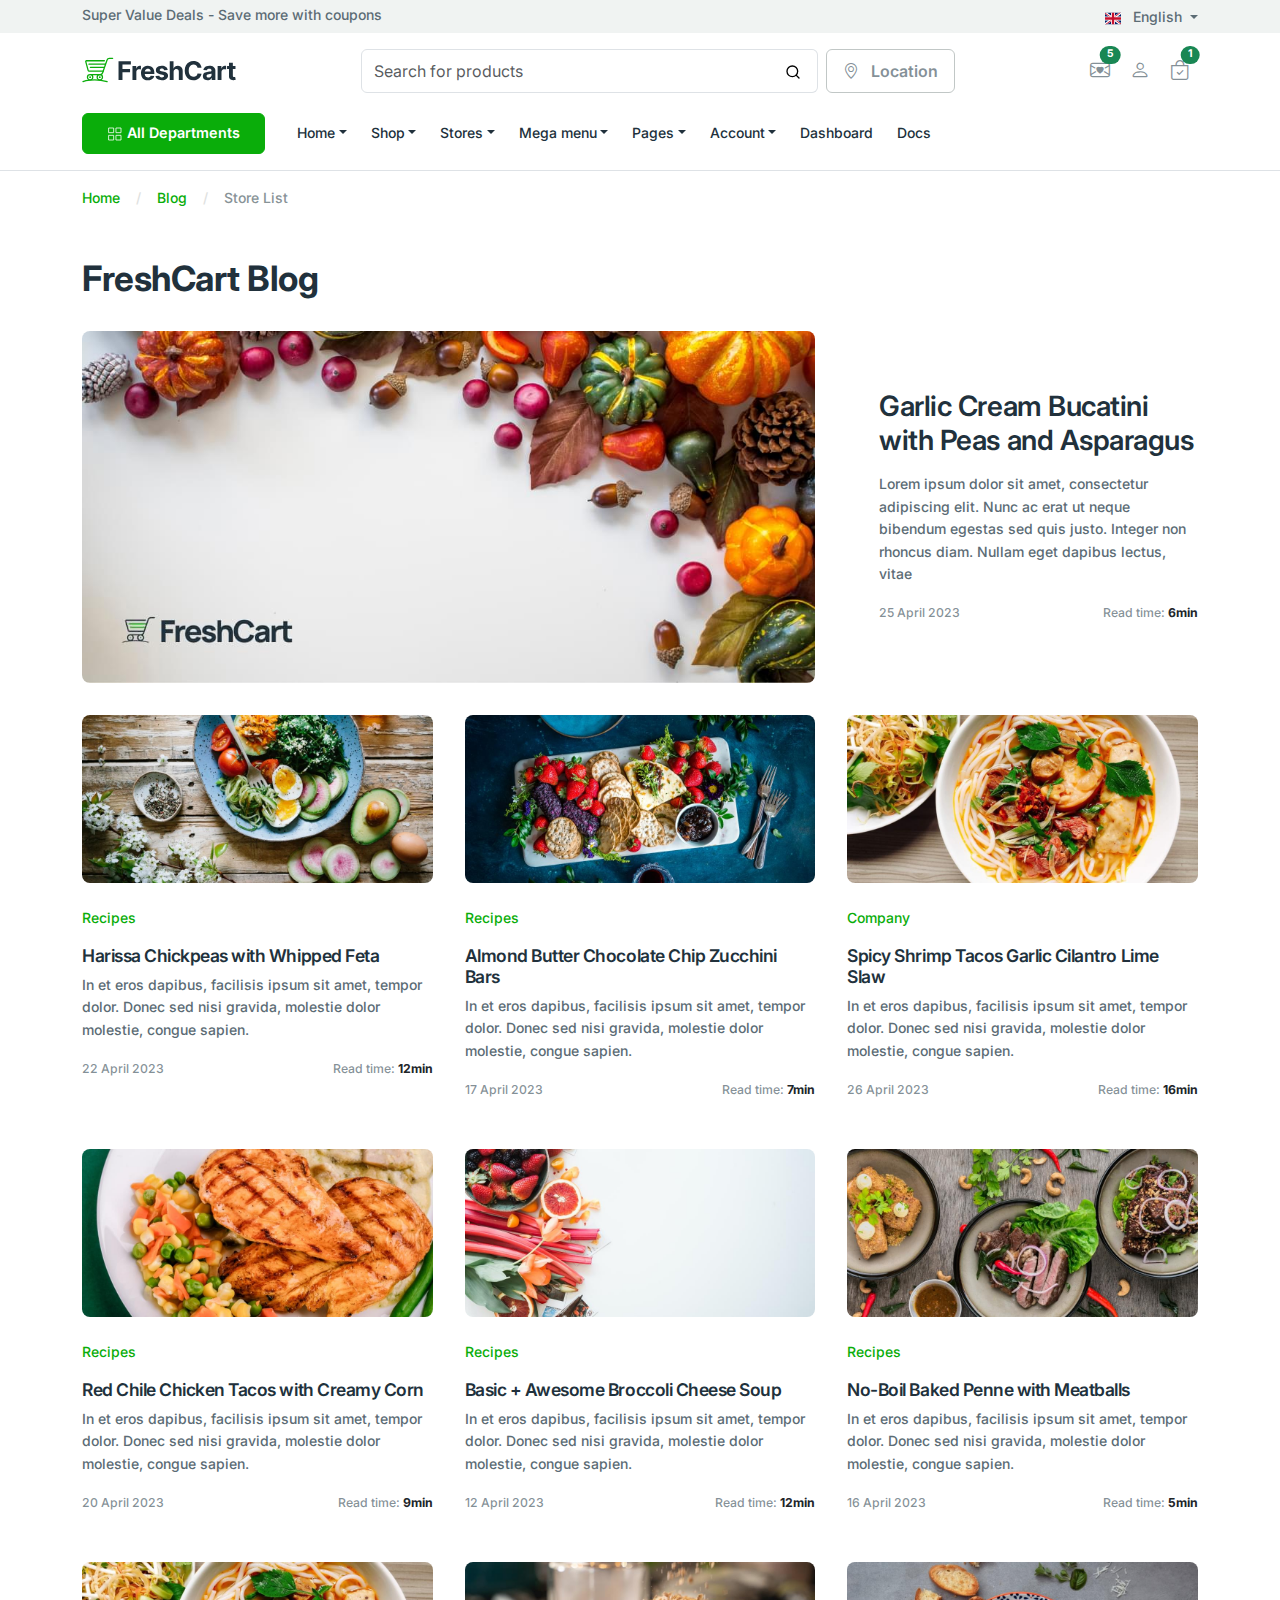
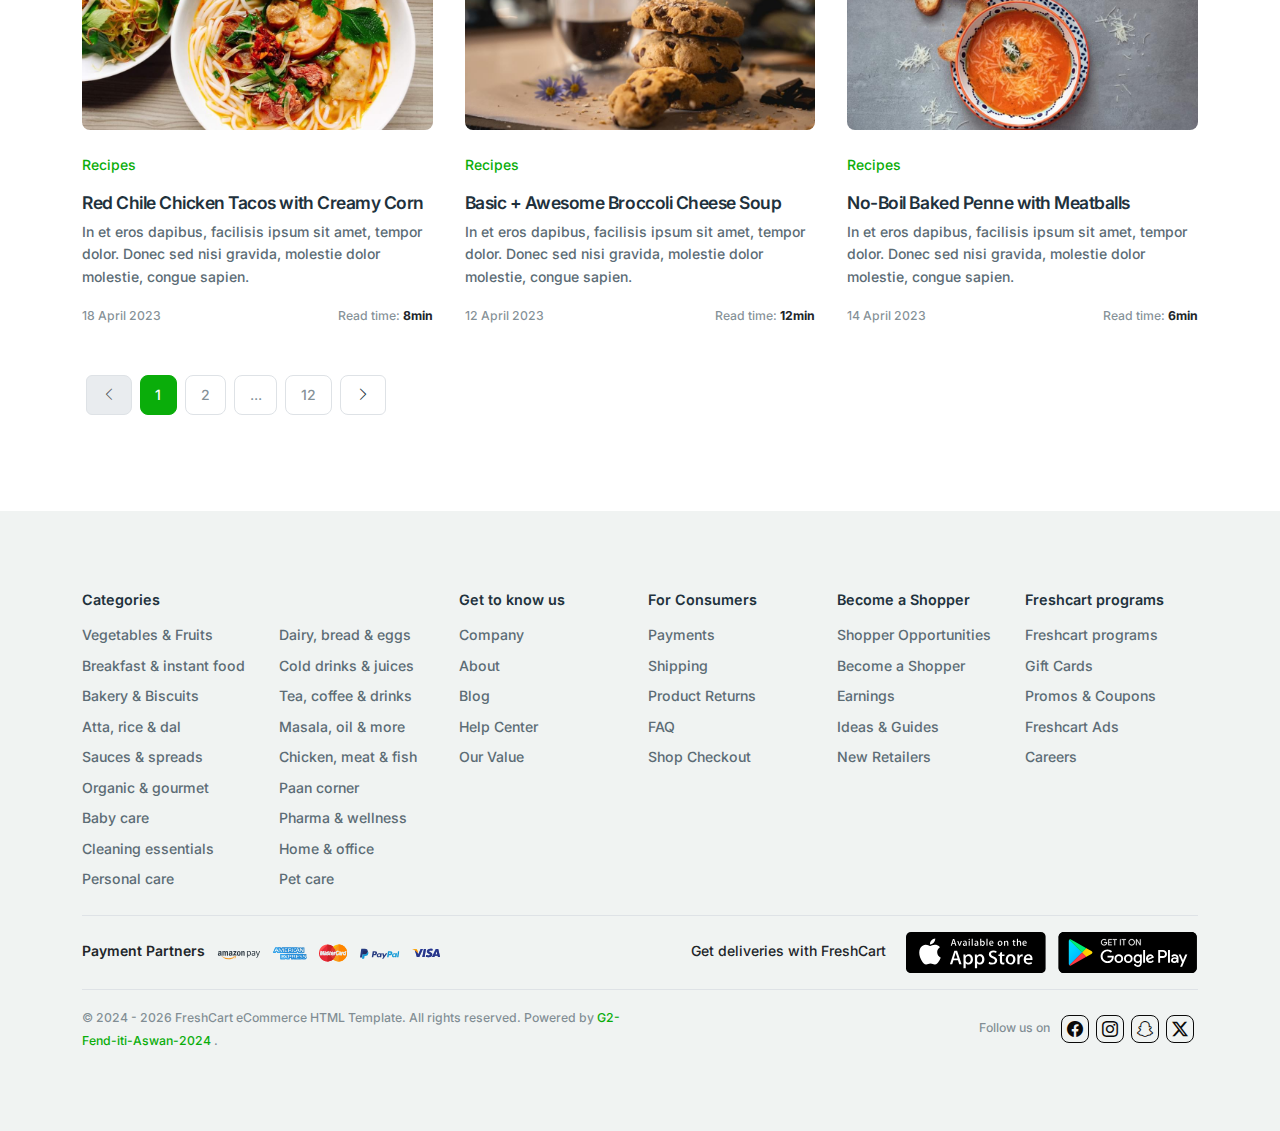
==== Blog Page.html @ b653909a "Add files via upload" ====
<!DOCTYPE html>
<html lang="en">
  <head>
    <meta charset="UTF-8" />
    <meta name="viewport" content="width=device-width, initial-scale=1.0" />
    <title>Blog eCommerce HTML Template - FreshCart</title>
    <link rel="stylesheet" href="./Style css/bootstrap/css/bootstrap.css" />
    <link rel="stylesheet" href="./Style css/custimize.css" />
    <link rel="stylesheet" href="./Style css/style.css" />
    <link rel="Icon" href="./Imeges/favicon.ico" />
    <!-- <link rel="stylesheet" href="./icons/icons.css" /> -->
    <link
      rel="stylesheet"
      href="https://cdn.jsdelivr.net/npm/bootstrap-icons@1.11.3/font/bootstrap-icons.min.css"
    />
  </head>
  <body>
    <!-- Top Header -->
    <div class="bg-light py-1 py-md-0 pt-md-1">
      <div class="container">
        <div class="row">
          <div class="col-md-6 col-12 text-center text-md-start">
            <span>Super Value Deals - Save more with coupons</span>
          </div>
          <div class="col-6 text-end d-none d-md-block">
            <div class="dropdown selectBox">
              <a
                href="#"
                class="dropdown-toggle text-reset text-center"
                data-bs-toggle="dropdown"
                aria-expanded="false"
              >
                <img
                  src="./Imeges/svg/flags/UnitedKingdomFlag.svg"
                  alt=""
                  class="m-2"
                />
                <flagSpan> English</flagSpan>
              </a>
              <ul
                class="dropdown-menu ul-header"
                data-popper-placement="bottom-end"
              >
                <li>
                  <a href="" class="dropdown-item">
                    <img
                      src="./Imeges/svg/flags/UnitedKingdomFlag.svg"
                      class="me-2"
                    />

                    <flagSpan>English</flagSpan>
                  </a>
                </li>
                <li>
                  <a href="" class="dropdown-item">
                    <img src="./Imeges/svg/flags/GermanFlag.svg" class="me-2" />

                    <flagSpan> Deutsch</flagSpan>
                  </a>
                </li>
              </ul>
            </div>
          </div>
        </div>
      </div>
    </div>
    <!-- Navbar -->
    <div class="py-3 mb-1">
      <div class="container">
        <div class="row w-100 align-items-center gx-lg-2 gx-0">
          <div class="col-xxl-2 col-lg-3 col-md-6 col-5 text-md-start">
            <a href="#" class="navbar-brand d-none d-lg-block">
              <img src="./Imeges/svg/freshcart-logo.svg" alt="" srcset="" />
            </a>
            <div class="d-flex justify-content-between w-100 d-lg-none">
              <a href="#" class="navbar-brand">
                <img src="./Imeges/svg/freshcart-logo.svg" alt="" />
              </a>
            </div>
          </div>
          <div class="col-xxl-5 col-lg-5 d-none d-lg-block text-md-start">
            <form action="#">
              <div class="input-group">
                <input
                  type="search"
                  class="form-control rounded"
                  placeholder="Search for products"
                />
                <button
                  class="btn bg-white border border-start-0 ms-n10 rounded-0 rounded-end"
                  type="button"
                >
                  <img src="./Imeges/svg/Search.svg" class="" alt="" />
                </button>
              </div>
            </form>
          </div>
          <div
            class="col-md-2 col-xxl-3 d-none d-lg-block text-center text-md-start"
          >
            <!-- Button trigger modal -->
            <button
              type="button"
              id="btn-location"
              class="btn btn-outline-secondary text-muted"
            >
              <i class="bi bi-geo-alt me-2"></i>
              Location
            </button>
          </div>
          <div class="col-lg-2 col-xxl-2 text-end col-md-6 col-7">
            <div class="list-inline align-content-center">
              <div class="list-inline-item me-3">
                <a href="#" class="text-muted position-relative">
                  <i class="bi bi-envelope-heart fs-5"></i>
                  <span
                    class="position-absolute top-auto start-100 translate-middle badge rounded-pill bg-success"
                    >5</span
                  >
                </a>
              </div>
              <div class="list-inline-item me-3">
                <a href="#" class="text-muted position-relative">
                  <i class="bi bi-person fs-5"></i>
                </a>
              </div>
              <div class="list-inline-item me-3 me-lg-0">
                <a href="#" class="text-muted position-relative">
                  <i class="bi bi-bag-check fs-5"></i>
                  <span
                    class="position-absolute top-auto start-100 translate-middle badge rounded-pill bg-success"
                    >1</span
                  >
                </a>
              </div>
              <div class="list-inline-item d-inline-block d-lg-none">
                <button
                  class="navbar-toggler collapsed text-center"
                  type="button"
                  data-bs-toggle="offcanvas"
                  data-bs-target="#navbar-default"
                  aria-controls="navbar-default"
                  aria-label="Toggle navigation"
                >
                  <svg
                    class="ham ham3"
                    viewBox="0 0 100 100"
                    width="60"
                    onclick="this.classList.toggle('active')"
                  >
                    <path
                      class="line top"
                      d="m 70,33 h -40 c -11.092231,0 11.883874,13.496726 -3.420361,12.956839 -0.962502,-2.089471 -2.222071,-3.282996 -4.545687,-3.282996 -2.323616,0 -5.113897,2.622752 -5.113897,7.071068 0,4.448316 2.080609,7.007933 5.555839,7.007933 2.401943,0 2.96769,-1.283974 4.166879,-3.282995 2.209342,0.273823 4.031294,1.642466 5.857227,-0.252538 v -13.005715 16.288404 h 7.653568"
                    />
                    <path
                      class="line middle"
                      d="m 70,50 h -40 c -5.6862,0 -8.534259,5.373483 -8.534259,11.551069 0,7.187738 3.499166,10.922274 13.131984,10.922274 11.021777,0 7.022787,-15.773343 15.531095,-15.773343 3.268142,0 5.177031,-2.159429 5.177031,-6.7 0,-4.540571 -1.766442,-7.33533 -5.087851,-7.326157 -3.321409,0.0092 -5.771288,2.789632 -5.771288,7.326157 0,4.536525 2.478983,6.805271 5.771288,6.7"
                    />
                    <path
                      class="line bottom"
                      d="m 70,67 h -40 c 0,0 -3.680675,0.737051 -3.660714,-3.517857 0.02541,-5.415597 3.391687,-10.357143 10.982142,-10.357143 4.048418,0 17.88928,0.178572 23.482143,0.178572 0,2.563604 2.451177,3.403635 4.642857,3.392857 2.19168,-0.01078 4.373905,-1.369814 4.375,-3.392857 0.0011,-2.023043 -1.924401,-2.589191 -4.553571,-4.107143 -2.62917,-1.517952 -4.196429,-1.799562 -4.196429,-3.660714 0,-1.861153 2.442181,-3.118811 4.196429,-3.035715 1.754248,0.0831 4.375,0.890841 4.375,3.125 2.628634,0 6.160714,0.267857 6.160714,0.267857 l -0.178571,-2.946428 10.178571,0 -10.178571,0 v 6.696428 l 8.928571,0 -8.928571,0 v 7.142858 l 10.178571,0 -10.178571,0"
                    />
                  </svg>
                </button>
              </div>
            </div>
          </div>
        </div>
      </div>
    </div>

    <!-- Sider Navbar -->
    <nav
      class="navbar navbar-expand-lg py-0 pb-lg-3 border-bottom"
      aria-label="Offcanvas navbar large"
    >
      <div class="container">
        <div
          class="offcanvas offcanvas-start text-center justify-content-center align-content-center"
          tabindex="-1"
          id="navbar-default"
          aria-labelledby="navbar-defaultLabel"
        >
          <div class="offcanvas-header pb-1">
            <a href="./index.html"
              ><img
                src="./Imeges/svg/freshcart-logo.svg"
                alt="eCommerce HTML Template"
            /></a>
            <button
              type="button"
              class="btn-close"
              data-bs-dismiss="offcanvas"
              aria-label="Close"
            ></button>
          </div>
          <div class="offcanvas-body">
            <div class="dropdown me-3 d-none d-lg-block">
              <button
                class="btn btn-success fs--1 px-4"
                type="button"
                id="dropdownMenuButton1"
                data-bs-toggle="dropdown"
                aria-expanded="false"
              >
                <span class="me-0">
                  <svg
                    xmlns="http://www.w3.org/2000/svg"
                    width="16"
                    height="16"
                    viewBox="0 0 24 24"
                    fill="none"
                    stroke="currentColor"
                    stroke-width="1.2"
                    stroke-linecap="round"
                    stroke-linejoin="round"
                    class="feather feather-grid"
                  >
                    <rect x="3" y="3" width="7" height="7"></rect>
                    <rect x="14" y="3" width="7" height="7"></rect>
                    <rect x="14" y="14" width="7" height="7"></rect>
                    <rect x="3" y="14" width="7" height="7"></rect>
                  </svg>
                </span>
                All Departments
              </button>
            </div>
            <div class="align-content-center">
              <ul class="navbar-nav align-items-center ps-2">
                <li class="nav-item dropdown w-100 w-lg-auto">
                  <a
                    href="#"
                    class="nav-link dropdown-toggle text-blue-black d-block a-hover-green pe-3"
                    role="button"
                    data-bs-toggle="dropdown"
                    >Home</a
                  >
                </li>
                <li class="nav-item dropdown w-100 w-lg-auto">
                  <a
                    href="#"
                    class="nav-link dropdown-toggle text-blue-black d-block a-hover-green pe-3"
                    role="button"
                    data-bs-toggle="dropdown"
                    >Shop</a
                  >
                </li>
                <li class="nav-item dropdown w-100 w-lg-auto">
                  <a
                    href="#"
                    class="nav-link dropdown-toggle text-blue-black a-hover-green d-block pe-3"
                    role="button"
                    data-bs-toggle="dropdown"
                    >Stores</a
                  >
                </li>
                <li class="nav-item dropdown w-100 w-lg-auto">
                  <a
                    href="#"
                    class="nav-link dropdown-toggle text-blue-black d-block a-hover-green pe-3"
                    role="button"
                    data-bs-toggle="dropdown"
                    >Mega menu</a
                  >
                </li>
                <li class="nav-item dropdown w-100 w-lg-auto">
                  <a
                    href="#"
                    class="nav-link dropdown-toggle text-blue-black d-block a-hover-green pe-3"
                    role="button"
                    data-bs-toggle="dropdown"
                    >Pages</a
                  >
                </li>
                <li class="nav-item dropdown w-100 w-lg-auto">
                  <a
                    href="#"
                    class="nav-link dropdown-toggle text-blue-black d-block a-hover-green pe-3"
                    role="button"
                    data-bs-toggle="dropdown"
                    >Account</a
                  >
                </li>
                <li class="nav-item dropdown w-100 w-lg-auto">
                  <a
                    href="#"
                    class="nav-link text-blue-black d-block a-hover-green pe-3"
                    role="button"
                    >Dashboard</a
                  >
                </li>
                <li class="nav-item dropdown w-100 w-lg-auto">
                  <a
                    href="#"
                    class="nav-link text-blue-black d-block a-hover-green pe-3"
                    role="button"
                    >Docs</a
                  >
                </li>
              </ul>
            </div>
          </div>
        </div>
      </div>
    </nav>
    <!-- Links Under Nav -->

    <section id="sec2" class="mt-3">
      <div class="container">
        <div class="row">
          <div class="col-12">
            <nav aria-label="breadcrumb">
              <ol class="breadcrumb">
                <li class="breadcrumb-item">
                  <a href="#" class="a-hover-green">Home</a>
                </li>
                <li class="breadcrumb-item">
                  <a href="./Blog Page.html" class="a-hover-green">Blog</a>
                </li>
                <li class="breadcrumb-item active" aria-current="page">
                  Store List
                </li>
              </ol>
            </nav>
          </div>
        </div>
      </div>
    </section>

    <!--------- Section Head Main ----------->

    <section class="mt-8">
      <div class="container">
        <div class="row">
          <div class="col-12">
            <h1 class="fw-bold">FreshCart Blog</h1>
          </div>
        </div>
      </div>
    </section>

    <!--------------------------- 
              Main Content 
    ---------------------------->
    <main>
      <section class="mt-6 mb-lg-14 mb-8">
        <!-- Big Card -->
        <div class="container">
          <div class="row d-flex align-items-center mb-8">
            <!-------- Image  -------->
            <div class="col-12 col-lg-8">
              <a href="#!">
                <div class="img-zoom">
                  <img
                    src="./Imeges/Blog Images/blog-large.jpg"
                    alt=""
                    class="img-fluid w-100"
                  />
                </div>
              </a>
            </div>
            <!-------- Text  -------->
            <div class="col-12 col-lg-4">
              <div class="ps-lg-8 mt-8 mt-lg-0">
                <h3 class="mb-3">
                  <a href="#!" class="text-blue-black a-hover-green"
                    >Garlic Cream Bucatini with Peas and Asparagus</a
                  >
                </h3>
                <p>
                  Lorem ipsum dolor sit amet, consectetur adipiscing elit. Nunc
                  ac erat ut neque bibendum egestas sed quis justo. Integer non
                  rhoncus diam. Nullam eget dapibus lectus, vitae
                </p>
                <div class="d-flex justify-content-between text-muted">
                  <span><small>25 April 2023</small></span>
                  <span
                    ><small>
                      Read time:
                      <span class="text-dark fw-bold">6min</span>
                    </small></span
                  >
                </div>
              </div>
            </div>
          </div>

          <!-- small Cards -->
          <div class="row" id="Card-Blog">
            <!-- Card-1 -->
            <div class="col-12 col-md-6 col-lg-4 mb-10">
              <div class="mb-4">
                <a href="#!">
                  <!-- Image -->
                  <div class="img-zoom">
                    <img
                      src="./Imeges/Blog Images/blog-img-1.jpg"
                      class="img-fluid w-100"
                      alt=""
                    />
                  </div>
                </a>
              </div>
              <!-- Text head -->
              <div class="mb-3">
                <a href="#!" class="a-hover-green a-headerCard-Blog">Recipes</a>
              </div>
              <!-- Text paragrah -->
              <div>
                <h2 class="h5">
                  <a href="#!" class="text-blue-black a-hover-green"
                    >Harissa Chickpeas with Whipped Feta</a
                  >
                </h2>
                <p>
                  In et eros dapibus, facilisis ipsum sit amet, tempor dolor.
                  Donec sed nisi gravida, molestie dolor molestie, congue
                  sapien.
                </p>
                <div class="d-flex justify-content-between text-muted mt-3">
                  <span><small>22 April 2023</small></span
                  ><span
                    ><small>
                      Read time:
                      <span class="text-dark fw-bold">12min</span>
                    </small></span
                  >
                </div>
              </div>
            </div>

            <!-- Card-2 -->
            <div class="col-12 col-md-6 col-lg-4 mb-10">
              <div class="mb-4">
                <a href="#!">
                  <!-- Image -->
                  <div class="img-zoom">
                    <img
                      src="./Imeges/Blog Images/blog-img-2.jpg"
                      class="img-fluid w-100"
                      alt=""
                    />
                  </div>
                </a>
              </div>
              <!-- Text head -->
              <div class="mb-3">
                <a href="#!" class="a-hover-green a-headerCard-Blog">Recipes</a>
              </div>
              <!-- Text paragrah -->
              <div>
                <h2 class="h5">
                  <a href="#!" class="text-blue-black a-hover-green"
                    >Almond Butter Chocolate Chip Zucchini Bars</a
                  >
                </h2>
                <p>
                  In et eros dapibus, facilisis ipsum sit amet, tempor dolor.
                  Donec sed nisi gravida, molestie dolor molestie, congue
                  sapien.
                </p>
                <div class="d-flex justify-content-between text-muted mt-3">
                  <span><small>17 April 2023</small></span
                  ><span
                    ><small>
                      Read time:
                      <span class="text-dark fw-bold">7min</span>
                    </small></span
                  >
                </div>
              </div>
            </div>

            <!-- Card-3 -->
            <div class="col-12 col-md-6 col-lg-4 mb-10">
              <div class="mb-4">
                <a href="#!">
                  <!-- Image -->
                  <div class="img-zoom">
                    <img
                      src="./Imeges/Blog Images/blog-img-7.jpg"
                      class="img-fluid w-100"
                      alt=""
                    />
                  </div>
                </a>
              </div>
              <!-- Text head -->
              <div class="mb-3">
                <a href="#!" class="a-hover-green a-headerCard-Blog">Company</a>
              </div>
              <!-- Text paragrah -->
              <div>
                <h2 class="h5">
                  <a href="#!" class="text-blue-black a-hover-green"
                    >Spicy Shrimp Tacos Garlic Cilantro Lime Slaw</a
                  >
                </h2>
                <p>
                  In et eros dapibus, facilisis ipsum sit amet, tempor dolor.
                  Donec sed nisi gravida, molestie dolor molestie, congue
                  sapien.
                </p>
                <div class="d-flex justify-content-between text-muted mt-3">
                  <span><small>26 April 2023</small></span
                  ><span
                    ><small>
                      Read time:
                      <span class="text-dark fw-bold">16min</span>
                    </small></span
                  >
                </div>
              </div>
            </div>

            <!-- Card-4 -->
            <div class="col-12 col-md-6 col-lg-4 mb-10">
              <div class="mb-4">
                <a href="#!">
                  <!-- Image -->
                  <div class="img-zoom">
                    <img
                      src="./Imeges/Blog Images/blog-img-4.jpg"
                      class="img-fluid w-100"
                      alt=""
                    />
                  </div>
                </a>
              </div>
              <!-- Text head -->
              <div class="mb-3">
                <a href="#!" class="a-hover-green a-headerCard-Blog">Recipes</a>
              </div>
              <!-- Text paragrah -->
              <div>
                <h2 class="h5">
                  <a href="#!" class="text-blue-black a-hover-green"
                    >Red Chile Chicken Tacos with Creamy Corn</a
                  >
                </h2>
                <p>
                  In et eros dapibus, facilisis ipsum sit amet, tempor dolor.
                  Donec sed nisi gravida, molestie dolor molestie, congue
                  sapien.
                </p>
                <div class="d-flex justify-content-between text-muted mt-3">
                  <span><small>20 April 2023</small></span
                  ><span
                    ><small>
                      Read time:
                      <span class="text-dark fw-bold">9min</span>
                    </small></span
                  >
                </div>
              </div>
            </div>

            <!-- Card-5 -->
            <div class="col-12 col-md-6 col-lg-4 mb-10">
              <div class="mb-4">
                <a href="#!">
                  <!-- Image -->
                  <div class="img-zoom">
                    <img
                      src="./Imeges/Blog Images/blog-img-5.jpg"
                      class="img-fluid w-100"
                      alt=""
                    />
                  </div>
                </a>
              </div>
              <!-- Text head -->
              <div class="mb-3">
                <a href="#!" class="a-hover-green a-headerCard-Blog">Recipes</a>
              </div>
              <!-- Text paragrah -->
              <div>
                <h2 class="h5">
                  <a href="#!" class="text-blue-black a-hover-green"
                    >Basic + Awesome Broccoli Cheese Soup</a
                  >
                </h2>
                <p>
                  In et eros dapibus, facilisis ipsum sit amet, tempor dolor.
                  Donec sed nisi gravida, molestie dolor molestie, congue
                  sapien.
                </p>
                <div class="d-flex justify-content-between text-muted mt-3">
                  <span><small>12 April 2023</small></span
                  ><span
                    ><small>
                      Read time:
                      <span class="text-dark fw-bold">12min</span>
                    </small></span
                  >
                </div>
              </div>
            </div>

            <!-- Card-6 -->
            <div class="col-12 col-md-6 col-lg-4 mb-10">
              <div class="mb-4">
                <a href="#!">
                  <!-- Image -->
                  <div class="img-zoom">
                    <img
                      src="./Imeges/Blog Images/blog-img-6.jpg"
                      class="img-fluid w-100"
                      alt=""
                    />
                  </div>
                </a>
              </div>
              <!-- Text head -->
              <div class="mb-3">
                <a href="#!" class="a-hover-green a-headerCard-Blog">Recipes</a>
              </div>
              <!-- Text paragrah -->
              <div>
                <h2 class="h5">
                  <a href="#!" class="text-blue-black a-hover-green"
                    >No-Boil Baked Penne with Meatballs</a
                  >
                </h2>
                <p>
                  In et eros dapibus, facilisis ipsum sit amet, tempor dolor.
                  Donec sed nisi gravida, molestie dolor molestie, congue
                  sapien.
                </p>
                <div class="d-flex justify-content-between text-muted mt-3">
                  <span><small>16 April 2023 </small></span
                  ><span
                    ><small>
                      Read time:
                      <span class="text-dark fw-bold">5min</span>
                    </small></span
                  >
                </div>
              </div>
            </div>

            <!-- Card-7 -->
            <div class="col-12 col-md-6 col-lg-4 mb-10">
              <div class="mb-4">
                <a href="#!">
                  <!-- Image -->
                  <div class="img-zoom">
                    <img
                      src="./Imeges/Blog Images/blog-img-7.jpg"
                      class="img-fluid w-100"
                      alt=""
                    />
                  </div>
                </a>
              </div>
              <!-- Text head -->
              <div class="mb-3">
                <a href="#!" class="a-hover-green a-headerCard-Blog">Recipes</a>
              </div>
              <!-- Text paragrah -->
              <div>
                <h2 class="h5">
                  <a href="#!" class="text-blue-black a-hover-green"
                    >Red Chile Chicken Tacos with Creamy Corn</a
                  >
                </h2>
                <p>
                  In et eros dapibus, facilisis ipsum sit amet, tempor dolor.
                  Donec sed nisi gravida, molestie dolor molestie, congue
                  sapien.
                </p>
                <div class="d-flex justify-content-between text-muted mt-3">
                  <span><small>18 April 2023</small></span
                  ><span
                    ><small>
                      Read time:
                      <span class="text-dark fw-bold">8min</span>
                    </small></span
                  >
                </div>
              </div>
            </div>

            <!-- Card-8 -->
            <div class="col-12 col-md-6 col-lg-4 mb-10">
              <div class="mb-4">
                <a href="#!">
                  <!-- Image -->
                  <div class="img-zoom">
                    <img
                      src="./Imeges/Blog Images/blog-img-8.jpg"
                      class="img-fluid w-100"
                      alt=""
                    />
                  </div>
                </a>
              </div>
              <!-- Text head -->
              <div class="mb-3">
                <a href="#!" class="a-hover-green a-headerCard-Blog">Recipes</a>
              </div>
              <!-- Text paragrah -->
              <div>
                <h2 class="h5">
                  <a href="#!" class="text-blue-black a-hover-green"
                    >Basic + Awesome Broccoli Cheese Soup</a
                  >
                </h2>
                <p>
                  In et eros dapibus, facilisis ipsum sit amet, tempor dolor.
                  Donec sed nisi gravida, molestie dolor molestie, congue
                  sapien.
                </p>
                <div class="d-flex justify-content-between text-muted mt-3">
                  <span><small>12 April 2023</small></span
                  ><span
                    ><small>
                      Read time:
                      <span class="text-dark fw-bold">12min</span>
                    </small></span
                  >
                </div>
              </div>
            </div>

            <!-- Card-9 -->
            <div class="col-12 col-md-6 col-lg-4 mb-10">
              <div class="mb-4">
                <a href="#!">
                  <!-- Image -->
                  <div class="img-zoom">
                    <img
                      src="./Imeges/Blog Images/blog-img-9.jpg"
                      class="img-fluid w-100"
                      alt=""
                    />
                  </div>
                </a>
              </div>
              <!-- Text head -->
              <div class="mb-3">
                <a href="#!" class="a-hover-green a-headerCard-Blog">Recipes</a>
              </div>
              <!-- Text paragrah -->
              <div>
                <h2 class="h5">
                  <a href="#!" class="text-blue-black a-hover-green"
                    >No-Boil Baked Penne with Meatballs</a
                  >
                </h2>
                <p>
                  In et eros dapibus, facilisis ipsum sit amet, tempor dolor.
                  Donec sed nisi gravida, molestie dolor molestie, congue
                  sapien.
                </p>
                <div class="d-flex justify-content-between text-muted mt-3">
                  <span><small>14 April 2023</small></span
                  ><span
                    ><small>
                      Read time:
                      <span class="text-dark fw-bold">6min</span>
                    </small></span
                  >
                </div>
              </div>
            </div>
            <!-- pagination Buttons -->
            <div class="col-12">
              <nav>
                <ul class="pagination">
                  <li class="page-item disabled">
                    <a href="#!" class="page-link mx-1" aria-label="Previous">
                      <i class="bi bi-chevron-left"></i>
                    </a>
                  </li>
                  <li class="page-item">
                    <a class="page-link mx-1 active" href="#">1</a>
                  </li>
                  <li class="page-item">
                    <a class="page-link mx-1 text-muted" href="#">2</a>
                  </li>
                  <li class="page-item">
                    <a class="page-link mx-1 text-muted" href="#">...</a>
                  </li>
                  <li class="page-item">
                    <a class="page-link mx-1 text-muted" href="#">12</a>
                  </li>
                  <li class="page-item">
                    <a class="page-link mx-1" href="#" aria-label="Next">
                      <i
                        class="page-arrow-icon bi bi-chevron-right text-blue-black"
                      ></i>
                    </a>
                  </li>
                </ul>
              </nav>
            </div>
          </div>
        </div>
      </section>
    </main>

    <!---------- Footer ------------>
    <footer class="footer">
      <div class="container">
        <!-- Footer Links lists -->
        <div id="list" class="row g-3 py-3">
          <div class="col-12 col-md-12 col-lg-4">
            <h6 class="mb-3">Categories</h6>
            <div class="row">
              <div class="col-6">
                <ul class="nav flex-column">
                  <li class="nav-item mb-2">
                    <a href="#!" class="nav-link">Vegetables & Fruits</a>
                  </li>
                  <li class="nav-item mb-2">
                    <a href="#!" class="nav-link">Breakfast & instant food</a>
                  </li>
                  <li class="nav-item mb-2">
                    <a href="#!" class="nav-link">Bakery & Biscuits</a>
                  </li>
                  <li class="nav-item mb-2">
                    <a href="#!" class="nav-link">Atta, rice & dal</a>
                  </li>
                  <li class="nav-item mb-2">
                    <a href="#!" class="nav-link">Sauces & spreads</a>
                  </li>
                  <li class="nav-item mb-2">
                    <a href="#!" class="nav-link">Organic & gourmet</a>
                  </li>
                  <li class="nav-item mb-2">
                    <a href="#!" class="nav-link">Baby care</a>
                  </li>
                  <li class="nav-item mb-2">
                    <a href="#!" class="nav-link">Cleaning essentials</a>
                  </li>
                  <li class="nav-item mb-2">
                    <a href="#!" class="nav-link">Personal care</a>
                  </li>
                </ul>
              </div>
              <div class="col-6">
                <ul class="nav flex-column">
                  <li class="nav-item mb-2">
                    <a href="#!" class="nav-link">Dairy, bread & eggs</a>
                  </li>
                  <li class="nav-item mb-2">
                    <a href="#!" class="nav-link">Cold drinks & juices</a>
                  </li>
                  <li class="nav-item mb-2">
                    <a href="#!" class="nav-link">Tea, coffee & drinks</a>
                  </li>
                  <li class="nav-item mb-2">
                    <a href="#!" class="nav-link">Masala, oil & more</a>
                  </li>
                  <li class="nav-item mb-2">
                    <a href="#!" class="nav-link">Chicken, meat & fish</a>
                  </li>
                  <li class="nav-item mb-2">
                    <a href="#!" class="nav-link">Paan corner</a>
                  </li>
                  <li class="nav-item mb-2">
                    <a href="#!" class="nav-link">Pharma & wellness</a>
                  </li>
                  <li class="nav-item mb-2">
                    <a href="#!" class="nav-link">Home & office</a>
                  </li>
                  <li class="nav-item mb-2">
                    <a href="#!" class="nav-link">Pet care</a>
                  </li>
                </ul>
              </div>
            </div>
          </div>
          <div class="col-12 col-md-12 col-lg-8">
            <div class="row g-3">
              <!-- List-1 -->
              <div class="col-6 col-sm-6 col-md-3">
                <h6 class="mb-3">Get to know us</h6>
                <!-- list -->
                <ul class="nav flex-column">
                  <li class="nav-item mb-2">
                    <a href="#!" class="nav-link">Company</a>
                  </li>
                  <li class="nav-item mb-2">
                    <a href="#!" class="nav-link">About</a>
                  </li>
                  <li class="nav-item mb-2">
                    <a href="#!" class="nav-link">Blog</a>
                  </li>
                  <li class="nav-item mb-2">
                    <a href="#!" class="nav-link">Help Center</a>
                  </li>
                  <li class="nav-item mb-2">
                    <a href="#!" class="nav-link">Our Value</a>
                  </li>
                </ul>
              </div>
              <!-- List-2 -->
              <div class="col-6 col-sm-6 col-md-3">
                <h6 class="mb-3">For Consumers</h6>
                <!-- list -->
                <ul class="nav flex-column">
                  <li class="nav-item mb-2">
                    <a href="#!" class="nav-link">Payments</a>
                  </li>
                  <li class="nav-item mb-2">
                    <a href="#!" class="nav-link">Shipping</a>
                  </li>
                  <li class="nav-item mb-2">
                    <a href="#!" class="nav-link">Product Returns</a>
                  </li>
                  <li class="nav-item mb-2">
                    <a href="#!" class="nav-link">FAQ</a>
                  </li>
                  <li class="nav-item mb-2">
                    <a href="#!" class="nav-link">Shop Checkout</a>
                  </li>
                </ul>
              </div>
              <!-- List-3 -->
              <div class="col-6 col-sm-6 col-md-3">
                <h6 class="mb-3">Become a Shopper</h6>
                <!-- list -->
                <ul class="nav flex-column">
                  <li class="nav-item mb-2">
                    <a href="#!" class="nav-link">Shopper Opportunities</a>
                  </li>
                  <li class="nav-item mb-2">
                    <a href="#!" class="nav-link">Become a Shopper</a>
                  </li>
                  <li class="nav-item mb-2">
                    <a href="#!" class="nav-link">Earnings</a>
                  </li>
                  <li class="nav-item mb-2">
                    <a href="#!" class="nav-link">Ideas & Guides</a>
                  </li>
                  <li class="nav-item mb-2">
                    <a href="#!" class="nav-link">New Retailers</a>
                  </li>
                </ul>
              </div>
              <!-- List-4 -->
              <div class="col-6 col-sm-6 col-md-3">
                <h6 class="mb-3">Freshcart programs</h6>
                <!-- list -->
                <ul class="nav flex-column">
                  <li class="nav-item mb-2">
                    <a href="#!" class="nav-link">Freshcart programs</a>
                  </li>
                  <li class="nav-item mb-2">
                    <a href="#!" class="nav-link">Gift Cards</a>
                  </li>
                  <li class="nav-item mb-2">
                    <a href="#!" class="nav-link">Promos & Coupons</a>
                  </li>
                  <li class="nav-item mb-2">
                    <a href="#!" class="nav-link">Freshcart Ads</a>
                  </li>
                  <li class="nav-item mb-2">
                    <a href="#!" class="nav-link">Careers</a>
                  </li>
                </ul>
              </div>
            </div>
          </div>
        </div>
        <!-- Footer Payment -->
        <div class="border-top py-3">
          <div class="row align-items-center">
            <!-- Logo Payment -->
            <div class="col-lg-5 text-lg-start text-center mb-2 mb-lg-0">
              <ul class="list-inline mb-0">
                <li class="list-inline-item text-dark fw-semibold">
                  Payment Partners
                </li>
                <li class="list-inline-item">
                  <a href="#!">
                    <img src="./Imeges/svg/amazonpay.svg" alt="" />
                  </a>
                </li>
                <li class="list-inline-item">
                  <a href="#!">
                    <img src="./Imeges/svg/american-express.svg" alt="" />
                  </a>
                </li>
                <li class="list-inline-item">
                  <a href="#!">
                    <img src="./Imeges/svg/mastercard.svg" alt="" />
                  </a>
                </li>
                <li class="list-inline-item">
                  <a href="#!">
                    <img src="./Imeges/svg/paypal.svg" alt="" />
                  </a>
                </li>
                <li class="list-inline-item">
                  <a href="#!">
                    <img src="./Imeges/svg/visa.svg" alt="" />
                  </a>
                </li>
              </ul>
            </div>
            <!--  -->
            <div class="col-lg-7 mt-4 mt-md-0">
              <ul
                id="logo-store"
                class="list-inline mb-0 text-lg-end text-center"
              >
                <li class="list-inline-item mb-2 mb-md-0 text-dark">
                  Get deliveries with FreshCart
                </li>
                <li class="list-inline-item ms-2">
                  <a href="#!">
                    <img src="./Imeges/svg/appstore-btn.svg" alt="" />
                  </a>
                </li>
                <li class="list-inline-item">
                  <a href="#!">
                    <img src="./Imeges/svg/googleplay-btn.svg" alt="" />
                  </a>
                </li>
              </ul>
            </div>
          </div>
        </div>
        <!-- Footer Acoonts and Copyright -->
        <div class="border-top py-3">
          <div class="row align-items-center">
            <div class="col-md-6">
              <span class="text-muted small">
                © 2024 - 2026 FreshCart eCommerce HTML Template. All rights
                reserved. Powered by
                <a class="text-green" href="#!">G2-Fend-iti-Aswan-2024</a>
                .
              </span>
            </div>
            <div class="col-md-6">
              <ul class="list-inline text-md-end mb-0 small mt-3 mt-md-0">
                <li class="list-inline-item text-muted">Follow us on</li>
                <!-- ico social-media -->
                <li class="list-inline-item me-1">
                  <a
                    href="#!"
                    class="btn btn-xs btn-social btn-icon btn-social-facebook"
                  >
                    <i class="bi bi-facebook fs-1rem"></i>
                  </a>
                  <!----  ---->
                </li>
                <li class="list-inline-item me-1">
                  <a
                    href="#!"
                    class="btn btn-xs btn-social btn-icon btn-social-Insta"
                  >
                    <i class="bi bi-instagram fs-1rem"></i>
                  </a>
                </li>
                <!--  -->
                <li class="list-inline-item me-1">
                  <a
                    href="#!"
                    class="btn btn-xs btn-social btn-icon btn-social-snapChat"
                  >
                    <i class="bi bi-snapchat fs-1rem"></i>
                  </a>
                </li>
                <!--  -->
                <li class="list-inline-item me-1">
                  <a
                    href="#!"
                    class="btn btn-xs btn-social btn-icon btn-social-x"
                  >
                    <i class="bi bi-twitter-x fs-1rem"></i>
                  </a>
                </li>
              </ul>
            </div>
          </div>
        </div>
      </div>
    </footer>

    <script src="./Style css/bootstrap/js/bootstrap.bundle.js"></script>
  </body>
</html>
---- Style css/custimize.css ----
/* --------- Font-size ----------- */
.fs-1rem {
  font-size: 1rem;
}
.fs-0-9rem {
  font-size: 0.9rem;
}
.fs-0-8rem {
  font-size: 0.8rem;
}
.fs-0-7rem {
  font-size: 0.7rem;
}

/** STYLE margin and padin Negativ & Positive */

@media (min-width: 992px) {
  /*todo:------    Margin      -------  */
  .mb-lg-14 {
    margin-bottom: 5rem !important;
  }
  /*todo:------    pading      -------  */
  .ps-lg-8 {
    padding-left: 2rem !important;
  }
}

/**=====================================**/

.m-6 {
  margin: 1.5rem !important;
}

.m-7 {
  margin: 1.75rem !important;
}

.m-8 {
  margin: 2rem !important;
}

.m-9 {
  margin: 2.5rem !important;
}

.m-10 {
  margin: 3rem !important;
}

.m-11 {
  margin: 3.5rem !important;
}

.m-12 {
  margin: 4rem !important;
}

.m-13 {
  margin: 4.5rem !important;
}

.m-14 {
  margin: 5rem !important;
}

.m-15 {
  margin: 6rem !important;
}

.m-16 {
  margin: 8rem !important;
}

.m-17 {
  margin: 10rem !important;
}

.m-18 {
  margin: 12rem !important;
}

.m-auto {
  margin: auto !important;
}

.mx-6 {
  margin-left: 1.5rem !important;
  margin-right: 1.5rem !important;
}

.mx-7 {
  margin-left: 1.75rem !important;
  margin-right: 1.75rem !important;
}

.mx-8 {
  margin-left: 2rem !important;
  margin-right: 2rem !important;
}

.mx-9 {
  margin-left: 2.5rem !important;
  margin-right: 2.5rem !important;
}

.mx-10 {
  margin-left: 3rem !important;
  margin-right: 3rem !important;
}

.mx-11 {
  margin-left: 3.5rem !important;
  margin-right: 3.5rem !important;
}

.mx-12 {
  margin-left: 4rem !important;
  margin-right: 4rem !important;
}

.mx-13 {
  margin-left: 4.5rem !important;
  margin-right: 4.5rem !important;
}

.mx-14 {
  margin-left: 5rem !important;
  margin-right: 5rem !important;
}

.mx-15 {
  margin-left: 6rem !important;
  margin-right: 6rem !important;
}

.mx-16 {
  margin-left: 8rem !important;
  margin-right: 8rem !important;
}

.mx-17 {
  margin-left: 10rem !important;
  margin-right: 10rem !important;
}

.mx-18 {
  margin-left: 12rem !important;
  margin-right: 12rem !important;
}

.mx-auto {
  margin-left: auto !important;
  margin-right: auto !important;
}

.my-6 {
  margin-bottom: 1.5rem !important;
  margin-top: 1.5rem !important;
}

.my-7 {
  margin-bottom: 1.75rem !important;
  margin-top: 1.75rem !important;
}

.my-8 {
  margin-bottom: 2rem !important;
  margin-top: 2rem !important;
}

.my-9 {
  margin-bottom: 2.5rem !important;
  margin-top: 2.5rem !important;
}

.my-10 {
  margin-bottom: 3rem !important;
  margin-top: 3rem !important;
}

.my-11 {
  margin-bottom: 3.5rem !important;
  margin-top: 3.5rem !important;
}

.my-12 {
  margin-bottom: 4rem !important;
  margin-top: 4rem !important;
}

.my-13 {
  margin-bottom: 4.5rem !important;
  margin-top: 4.5rem !important;
}

.my-14 {
  margin-bottom: 5rem !important;
  margin-top: 5rem !important;
}

.my-15 {
  margin-bottom: 6rem !important;
  margin-top: 6rem !important;
}

.my-16 {
  margin-bottom: 8rem !important;
  margin-top: 8rem !important;
}

.my-17 {
  margin-bottom: 10rem !important;
  margin-top: 10rem !important;
}

.my-18 {
  margin-bottom: 12rem !important;
  margin-top: 12rem !important;
}

.my-auto {
  margin-bottom: auto !important;
  margin-top: auto !important;
}

.mt-6 {
  margin-top: 1.5rem !important;
}

.mt-7 {
  margin-top: 1.75rem !important;
}

.mt-8 {
  margin-top: 2rem;
}

.mt-9 {
  margin-top: 2.5rem !important;
}

.mt-10 {
  margin-top: 3rem !important;
}

.mt-11 {
  margin-top: 3.5rem !important;
}

.mt-12 {
  margin-top: 4rem !important;
}

.mt-13 {
  margin-top: 4.5rem !important;
}

.mt-14 {
  margin-top: 5rem !important;
}

.mt-15 {
  margin-top: 6rem !important;
}

.mt-16 {
  margin-top: 8rem !important;
}

.mt-17 {
  margin-top: 10rem !important;
}

.mt-18 {
  margin-top: 12rem !important;
}

.mt-auto {
  margin-top: auto !important;
}

.me-6 {
  margin-right: 1.5rem !important;
}

.me-7 {
  margin-right: 1.75rem !important;
}

.me-8 {
  margin-right: 2rem !important;
}

.me-9 {
  margin-right: 2.5rem !important;
}

.me-10 {
  margin-right: 3rem !important;
}

.me-11 {
  margin-right: 3.5rem !important;
}

.me-12 {
  margin-right: 4rem !important;
}

.me-13 {
  margin-right: 4.5rem !important;
}

.me-14 {
  margin-right: 5rem !important;
}

.me-15 {
  margin-right: 6rem !important;
}

.me-16 {
  margin-right: 8rem !important;
}

.me-17 {
  margin-right: 10rem !important;
}

.me-18 {
  margin-right: 12rem !important;
}

.me-auto {
  margin-right: auto !important;
}

.mb-0 {
  margin-bottom: 0 !important;
}

.mb-6 {
  margin-bottom: 1.5rem !important;
}

.mb-7 {
  margin-bottom: 1.75rem !important;
}

.mb-8 {
  margin-bottom: 2rem !important;
}

.mb-9 {
  margin-bottom: 2.5rem !important;
}

.mb-10 {
  margin-bottom: 3rem !important;
}

.mb-11 {
  margin-bottom: 3.5rem !important;
}

.mb-12 {
  margin-bottom: 4rem !important;
}

.mb-13 {
  margin-bottom: 4.5rem !important;
}

.mb-14 {
  margin-bottom: 5rem !important;
}

.mb-15 {
  margin-bottom: 6rem !important;
}

.mb-16 {
  margin-bottom: 8rem !important;
}

.mb-17 {
  margin-bottom: 10rem !important;
}

.mb-18 {
  margin-bottom: 12rem !important;
}

.mb-auto {
  margin-bottom: auto !important;
}

.ms-6 {
  margin-left: 1.5rem !important;
}

.ms-7 {
  margin-left: 1.75rem !important;
}

.ms-8 {
  margin-left: 2rem !important;
}

.ms-9 {
  margin-left: 2.5rem !important;
}

.ms-10 {
  margin-left: 3rem !important;
}

.ms-11 {
  margin-left: 3.5rem !important;
}

.ms-12 {
  margin-left: 4rem !important;
}

.ms-13 {
  margin-left: 4.5rem !important;
}

.ms-14 {
  margin-left: 5rem !important;
}

.ms-15 {
  margin-left: 6rem !important;
}

.ms-16 {
  margin-left: 8rem !important;
}

.ms-17 {
  margin-left: 10rem !important;
}

.ms-18 {
  margin-left: 12rem !important;
}

.ms-auto {
  margin-left: auto !important;
}

.m-n1 {
  margin: -0.25rem !important;
}

.m-n2 {
  margin: -0.5rem !important;
}

.m-n3 {
  margin: -0.75rem !important;
}

.m-n4 {
  margin: -1rem !important;
}

.m-n5 {
  margin: -1.25rem !important;
}

.m-n6 {
  margin: -1.5rem !important;
}

.m-n7 {
  margin: -1.75rem !important;
}

.m-n8 {
  margin: -2rem !important;
}

.m-n9 {
  margin: -2.5rem !important;
}

.m-n10 {
  margin: -3rem !important;
}

.m-n11 {
  margin: -3.5rem !important;
}

.m-n12 {
  margin: -4rem !important;
}

.m-n13 {
  margin: -4.5rem !important;
}

.m-n14 {
  margin: -5rem !important;
}

.m-n15 {
  margin: -6rem !important;
}

.m-n16 {
  margin: -8rem !important;
}

.m-n17 {
  margin: -10rem !important;
}

.m-n18 {
  margin: -12rem !important;
}

.mx-n1 {
  margin-left: -0.25rem !important;
  margin-right: -0.25rem !important;
}

.mx-n2 {
  margin-left: -0.5rem !important;
  margin-right: -0.5rem !important;
}

.mx-n3 {
  margin-left: -0.75rem !important;
  margin-right: -0.75rem !important;
}

.mx-n4 {
  margin-left: -1rem !important;
  margin-right: -1rem !important;
}

.mx-n5 {
  margin-left: -1.25rem !important;
  margin-right: -1.25rem !important;
}

.mx-n6 {
  margin-left: -1.5rem !important;
  margin-right: -1.5rem !important;
}

.mx-n7 {
  margin-left: -1.75rem !important;
  margin-right: -1.75rem !important;
}

.mx-n8 {
  margin-left: -2rem !important;
  margin-right: -2rem !important;
}

.mx-n9 {
  margin-left: -2.5rem !important;
  margin-right: -2.5rem !important;
}

.mx-n10 {
  margin-left: -3rem !important;
  margin-right: -3rem !important;
}

.mx-n11 {
  margin-left: -3.5rem !important;
  margin-right: -3.5rem !important;
}

.mx-n12 {
  margin-left: -4rem !important;
  margin-right: -4rem !important;
}

.mx-n13 {
  margin-left: -4.5rem !important;
  margin-right: -4.5rem !important;
}

.mx-n14 {
  margin-left: -5rem !important;
  margin-right: -5rem !important;
}

.mx-n15 {
  margin-left: -6rem !important;
  margin-right: -6rem !important;
}

.mx-n16 {
  margin-left: -8rem !important;
  margin-right: -8rem !important;
}

.mx-n17 {
  margin-left: -10rem !important;
  margin-right: -10rem !important;
}

.mx-n18 {
  margin-left: -12rem !important;
  margin-right: -12rem !important;
}

.my-n1 {
  margin-bottom: -0.25rem !important;
  margin-top: -0.25rem !important;
}

.my-n2 {
  margin-bottom: -0.5rem !important;
  margin-top: -0.5rem !important;
}

.my-n3 {
  margin-bottom: -0.75rem !important;
  margin-top: -0.75rem !important;
}

.my-n4 {
  margin-bottom: -1rem !important;
  margin-top: -1rem !important;
}

.my-n5 {
  margin-bottom: -1.25rem !important;
  margin-top: -1.25rem !important;
}

.my-n6 {
  margin-bottom: -1.5rem !important;
  margin-top: -1.5rem !important;
}

.my-n7 {
  margin-bottom: -1.75rem !important;
  margin-top: -1.75rem !important;
}

.my-n8 {
  margin-bottom: -2rem !important;
  margin-top: -2rem !important;
}

.my-n9 {
  margin-bottom: -2.5rem !important;
  margin-top: -2.5rem !important;
}

.my-n10 {
  margin-bottom: -3rem !important;
  margin-top: -3rem !important;
}

.my-n11 {
  margin-bottom: -3.5rem !important;
  margin-top: -3.5rem !important;
}

.my-n12 {
  margin-bottom: -4rem !important;
  margin-top: -4rem !important;
}

.my-n13 {
  margin-bottom: -4.5rem !important;
  margin-top: -4.5rem !important;
}

.my-n14 {
  margin-bottom: -5rem !important;
  margin-top: -5rem !important;
}

.my-n15 {
  margin-bottom: -6rem !important;
  margin-top: -6rem !important;
}

.my-n16 {
  margin-bottom: -8rem !important;
  margin-top: -8rem !important;
}

.my-n17 {
  margin-bottom: -10rem !important;
  margin-top: -10rem !important;
}

.my-n18 {
  margin-bottom: -12rem !important;
  margin-top: -12rem !important;
}

.mt-n1 {
  margin-top: -0.25rem !important;
}

.mt-n2 {
  margin-top: -0.5rem !important;
}

.mt-n3 {
  margin-top: -0.75rem !important;
}

.mt-n4 {
  margin-top: -1rem !important;
}

.mt-n5 {
  margin-top: -1.25rem !important;
}

.mt-n6 {
  margin-top: -1.5rem !important;
}

.mt-n7 {
  margin-top: -1.75rem !important;
}

.mt-n8 {
  margin-top: -2rem !important;
}

.mt-n9 {
  margin-top: -2.5rem !important;
}

.mt-n10 {
  margin-top: -3rem !important;
}

.mt-n11 {
  margin-top: -3.5rem !important;
}

.mt-n12 {
  margin-top: -4rem !important;
}

.mt-n13 {
  margin-top: -4.5rem !important;
}

.mt-n14 {
  margin-top: -5rem !important;
}

.mt-n15 {
  margin-top: -6rem !important;
}

.mt-n16 {
  margin-top: -8rem !important;
}

.mt-n17 {
  margin-top: -10rem !important;
}

.mt-n18 {
  margin-top: -12rem !important;
}

.me-n1 {
  margin-right: -0.25rem !important;
}

.me-n2 {
  margin-right: -0.5rem !important;
}

.me-n3 {
  margin-right: -0.75rem !important;
}

.me-n4 {
  margin-right: -1rem !important;
}

.me-n5 {
  margin-right: -1.25rem !important;
}

.me-n6 {
  margin-right: -1.5rem !important;
}

.me-n7 {
  margin-right: -1.75rem !important;
}

.me-n8 {
  margin-right: -2rem !important;
}

.me-n9 {
  margin-right: -2.5rem !important;
}

.me-n10 {
  margin-right: -3rem !important;
}

.me-n11 {
  margin-right: -3.5rem !important;
}

.me-n12 {
  margin-right: -4rem !important;
}

.me-n13 {
  margin-right: -4.5rem !important;
}

.me-n14 {
  margin-right: -5rem !important;
}

.me-n15 {
  margin-right: -6rem !important;
}

.me-n16 {
  margin-right: -8rem !important;
}

.me-n17 {
  margin-right: -10rem !important;
}

.me-n18 {
  margin-right: -12rem !important;
}

.mb-n1 {
  margin-bottom: -0.25rem !important;
}

.mb-n2 {
  margin-bottom: -0.5rem !important;
}

.mb-n3 {
  margin-bottom: -0.75rem !important;
}

.mb-n4 {
  margin-bottom: -1rem !important;
}

.mb-n5 {
  margin-bottom: -1.25rem !important;
}

.mb-n6 {
  margin-bottom: -1.5rem !important;
}

.mb-n7 {
  margin-bottom: -1.75rem !important;
}

.mb-n8 {
  margin-bottom: -2rem !important;
}

.mb-n9 {
  margin-bottom: -2.5rem !important;
}

.mb-n10 {
  margin-bottom: -3rem !important;
}

.mb-n11 {
  margin-bottom: -3.5rem !important;
}

.mb-n12 {
  margin-bottom: -4rem !important;
}

.mb-n13 {
  margin-bottom: -4.5rem !important;
}

.mb-n14 {
  margin-bottom: -5rem !important;
}

.mb-n15 {
  margin-bottom: -6rem !important;
}

.mb-n16 {
  margin-bottom: -8rem !important;
}

.mb-n17 {
  margin-bottom: -10rem !important;
}

.mb-n18 {
  margin-bottom: -12rem !important;
}

.ms-n1 {
  margin-left: -0.25rem !important;
}

.ms-n2 {
  margin-left: -0.5rem !important;
}

.ms-n3 {
  margin-left: -0.75rem !important;
}

.ms-n4 {
  margin-left: -1rem !important;
}

.ms-n5 {
  margin-left: -1.25rem !important;
}

.ms-n6 {
  margin-left: -1.5rem !important;
}

.ms-n7 {
  margin-left: -1.75rem !important;
}

.ms-n8 {
  margin-left: -2rem !important;
}

.ms-n9 {
  margin-left: -2.5rem !important;
}

.ms-n10 {
  margin-left: -3rem !important;
}

.ms-n11 {
  margin-left: -3.5rem !important;
}

.ms-n12 {
  margin-left: -4rem !important;
}

.ms-n13 {
  margin-left: -4.5rem !important;
}

.ms-n14 {
  margin-left: -5rem !important;
}

.ms-n15 {
  margin-left: -6rem !important;
}

.ms-n16 {
  margin-left: -8rem !important;
}

.ms-n17 {
  margin-left: -10rem !important;
}

.ms-n18 {
  margin-left: -12rem !important;
}

.p-6 {
  padding: 1.5rem !important;
}

.p-7 {
  padding: 1.75rem !important;
}

.p-8 {
  padding: 2rem !important;
}

.p-9 {
  padding: 2.5rem !important;
}

.p-10 {
  padding: 3rem !important;
}

.p-11 {
  padding: 3.5rem !important;
}

.p-12 {
  padding: 4rem !important;
}

.p-13 {
  padding: 4.5rem !important;
}

.p-14 {
  padding: 5rem !important;
}

.p-15 {
  padding: 6rem !important;
}

.p-16 {
  padding: 8rem !important;
}

.p-17 {
  padding: 10rem !important;
}

.p-18 {
  padding: 12rem !important;
}

.px-6 {
  padding-left: 1.5rem !important;
  padding-right: 1.5rem !important;
}

.px-7 {
  padding-left: 1.75rem !important;
  padding-right: 1.75rem !important;
}

.px-8 {
  padding-left: 2rem !important;
  padding-right: 2rem !important;
}

.px-9 {
  padding-left: 2.5rem !important;
  padding-right: 2.5rem !important;
}

.px-10 {
  padding-left: 3rem !important;
  padding-right: 3rem !important;
}

.px-11 {
  padding-left: 3.5rem !important;
  padding-right: 3.5rem !important;
}

.px-12 {
  padding-left: 4rem !important;
  padding-right: 4rem !important;
}

.px-13 {
  padding-left: 4.5rem !important;
  padding-right: 4.5rem !important;
}

.px-14 {
  padding-left: 5rem !important;
  padding-right: 5rem !important;
}

.px-15 {
  padding-left: 6rem !important;
  padding-right: 6rem !important;
}

.px-16 {
  padding-left: 8rem !important;
  padding-right: 8rem !important;
}

.px-17 {
  padding-left: 10rem !important;
  padding-right: 10rem !important;
}

.px-18 {
  padding-left: 12rem !important;
  padding-right: 12rem !important;
}

.py-6 {
  padding-bottom: 1.5rem !important;
  padding-top: 1.5rem !important;
}

.py-7 {
  padding-bottom: 1.75rem !important;
  padding-top: 1.75rem !important;
}

.py-8 {
  padding-bottom: 2rem !important;
  padding-top: 2rem !important;
}

.py-9 {
  padding-bottom: 2.5rem !important;
  padding-top: 2.5rem !important;
}

.py-10 {
  padding-bottom: 3rem !important;
  padding-top: 3rem !important;
}

.py-11 {
  padding-bottom: 3.5rem !important;
  padding-top: 3.5rem !important;
}

.py-12 {
  padding-bottom: 4rem !important;
  padding-top: 4rem !important;
}

.py-13 {
  padding-bottom: 4.5rem !important;
  padding-top: 4.5rem !important;
}

.py-14 {
  padding-bottom: 5rem !important;
  padding-top: 5rem !important;
}

.py-15 {
  padding-bottom: 6rem !important;
  padding-top: 6rem !important;
}

.py-16 {
  padding-bottom: 8rem !important;
  padding-top: 8rem !important;
}

.py-17 {
  padding-bottom: 10rem !important;
  padding-top: 10rem !important;
}

.py-18 {
  padding-bottom: 12rem !important;
  padding-top: 12rem !important;
}

.pt-6 {
  padding-top: 1.5rem !important;
}

.pt-7 {
  padding-top: 1.75rem !important;
}

.pt-8 {
  padding-top: 2rem !important;
}

.pt-9 {
  padding-top: 2.5rem !important;
}

.pt-10 {
  padding-top: 3rem !important;
}

.pt-11 {
  padding-top: 3.5rem !important;
}

.pt-12 {
  padding-top: 4rem !important;
}

.pt-13 {
  padding-top: 4.5rem !important;
}

.pt-14 {
  padding-top: 5rem !important;
}

.pt-15 {
  padding-top: 6rem !important;
}

.pt-16 {
  padding-top: 8rem !important;
}

.pt-17 {
  padding-top: 10rem !important;
}

.pt-18 {
  padding-top: 12rem !important;
}

.pe-6 {
  padding-right: 1.5rem !important;
}

.pe-7 {
  padding-right: 1.75rem !important;
}

.pe-8 {
  padding-right: 2rem !important;
}

.pe-9 {
  padding-right: 2.5rem !important;
}

.pe-10 {
  padding-right: 3rem !important;
}

.pe-11 {
  padding-right: 3.5rem !important;
}

.pe-12 {
  padding-right: 4rem !important;
}

.pe-13 {
  padding-right: 4.5rem !important;
}

.pe-14 {
  padding-right: 5rem !important;
}

.pe-15 {
  padding-right: 6rem !important;
}

.pe-16 {
  padding-right: 8rem !important;
}

.pe-17 {
  padding-right: 10rem !important;
}

.pe-18 {
  padding-right: 12rem !important;
}

.pb-0 {
  padding-bottom: 0 !important;
}

.pb-6 {
  padding-bottom: 1.5rem !important;
}

.pb-7 {
  padding-bottom: 1.75rem !important;
}

.pb-8 {
  padding-bottom: 2rem !important;
}

.pb-9 {
  padding-bottom: 2.5rem !important;
}

.pb-10 {
  padding-bottom: 3rem !important;
}

.pb-11 {
  padding-bottom: 3.5rem !important;
}

.pb-12 {
  padding-bottom: 4rem !important;
}

.pb-13 {
  padding-bottom: 4.5rem !important;
}

.pb-14 {
  padding-bottom: 5rem !important;
}

.pb-15 {
  padding-bottom: 6rem !important;
}

.pb-16 {
  padding-bottom: 8rem !important;
}

.pb-17 {
  padding-bottom: 10rem !important;
}

.pb-18 {
  padding-bottom: 12rem !important;
}

.ps-0 {
  padding-left: 0 !important;
}

.ps-6 {
  padding-left: 1.5rem !important;
}

.ps-7 {
  padding-left: 1.75rem !important;
}

.ps-8 {
  padding-left: 2rem !important;
}

.ps-9 {
  padding-left: 2.5rem !important;
}

.ps-10 {
  padding-left: 3rem !important;
}

.ps-11 {
  padding-left: 3.5rem !important;
}

.ps-12 {
  padding-left: 4rem !important;
}

.ps-13 {
  padding-left: 4.5rem !important;
}

.ps-14 {
  padding-left: 5rem !important;
}

.ps-15 {
  padding-left: 6rem !important;
}

.ps-16 {
  padding-left: 8rem !important;
}

.ps-17 {
  padding-left: 10rem !important;
}

.ps-18 {
  padding-left: 12rem !important;
}

/* ----- Heading ------- */
.h1,
.h2,
.h3,
.h4,
.h5,
.h6,
h1,
h2,
h3,
h4,
h5,
h6 {
  color: #21313c;
  font-weight: 600;
  line-height: 1.2;
  margin-bottom: 0.5rem;
  margin-top: 0;
}

@media (min-width: 700px) {
  .h1,
  h1 {
    font-size: 2.1875rem;
  }
}

.h1,
.h2,
.h3,
h1,
h2,
h3 {
  letter-spacing: -0.03rem;
}

/*! ====    Modal location      =====  */

/* .fade {
  display: block;
  padding-left: 0px;
} */
---- Style css/style.css ----
@charset "UTF-8";
@import url("https://fonts.googleapis.com/css2?family=Inter:wght@300;400;500;600;700;800;900&display=swap");
/* .text-inherit {
  color: var(--fc-gray-800);
} */

body {
  -webkit-font-smoothing: antialiased;
}

body {
  -webkit-text-size-adjust: 100%;
  -webkit-tap-highlight-color: rgba(0, 0, 0, 0);
  background-color: #fff;
  color: #5c6c75;
  font-family: "Inter", sans-serif;
  font-size: 0.875rem;
  font-weight: 500;
  line-height: 1.6;
  margin: 0;
}

/* -------------
Customize style
--------------*/

/* --- Font Size --- */
.fs--1 {
  font-size: 0.9rem;
}

/* --- Font Color --- */
.text-white-gray {
  color: #dfe2e1;
}
.text-blue-black {
  color: #21313c;
}

.text-green {
  color: #0aad0a;
}

.a-hover-green:hover {
  color: #088a08 !important;
}

/* ----- Icons ------ */
.icon-shape {
  align-items: center;
  display: inline-flex;
  justify-content: center;
  text-align: center;
  vertical-align: middle;
}

.icon-xl {
  height: 3.5rem;
  line-height: 3.5rem;
  width: 3.5rem;
}
/* 
 */

/* -------------
header style
--------------*/
.ul-header {
  position: absolute;
  inset: 0px 0px auto auto;
  margin: 0px;
  transform: translate(-18px, 21px);
}

flagSpan:hover {
  color: #0aad0a;
  transition: 0.2 ease-in-out;
}

a {
  text-decoration: none;
}
/* 
 */
.btn {
  --bs-btn-padding-x: 1rem;
  --bs-btn-padding-y: 0.55rem;
  --bs-btn-font-weight: 600;
}

.btn-success {
  --bs-btn-color: #fff;
  --bs-btn-bg: #0aad0a;
  --bs-btn-border-color: #0aad0a;
  --bs-btn-hover-color: #fff;
  --bs-btn-hover-bg: #099309;
  --bs-btn-hover-border-color: #088a08;
  --bs-btn-focus-shadow-rgb: 47, 185, 47;
  --bs-btn-active-color: #fff;
  --bs-btn-active-bg: #088a08;
  --bs-btn-active-border-color: #088208;
  --bs-btn-active-shadow: inset 0 3px 5px rgba(0, 0, 0, 0.125);
  --bs-btn-disabled-color: #fff;
  --bs-btn-disabled-bg: #0aad0a;
  --bs-btn-disabled-border-color: #0aad0a;
  /* padding: 0.7rem 0; */
}

/* ---- Nav-Bar style -----*/
.form-control:focus {
  border-color: #85d685 !important;
  box-shadow: 0 0 0 0.25rem #c2eac2 !important;
}

#btn-location:hover {
  background-color: #c1c7c6 !important;
  border-color: #c1c7c6;
}

#btn-location {
  border-color: #c1c7c6 !important;
}

@media (min-width: 992px) {
  .w-lg-auto {
    width: auto !important;
  }
}
/* 
 */

/* ----- Links Under Nav ------ */
.breadcrumb {
  --bs-breadcrumb-divider-color: #dfe2e1 !important;
  --bs-breadcrumb-item-padding-x: 1rem !important;
  --bs-breadcrumb-item-active-color: #889397;
}

.breadcrumb a {
  color: #0aad0a;
}

/* --- Navbar Icon menue ------ */
.ham {
  cursor: pointer;
  -webkit-tap-highlight-color: transparent;
  transition: transform 400ms;
  -moz-user-select: none;
  -webkit-user-select: none;
  -ms-user-select: none;
  user-select: none;
}

.ham3 .top {
  stroke-dasharray: 40 130;
}
.ham3 .middle {
  stroke-dasharray: 40 140;
}
.ham3 .bottom {
  stroke-dasharray: 40 205;
}
.ham3.active .top {
  stroke-dasharray: 75 130;
  stroke-dashoffset: -63px;
}
.ham3.active .middle {
  stroke-dashoffset: -102px;
}
.ham3.active .bottom {
  stroke-dasharray: 110 205;
  stroke-dashoffset: -86px;
}

.line {
  fill: none;
  transition: stroke-dasharray 400ms, stroke-dashoffset 400ms;
  stroke: #000;
  stroke-width: 5.5;
  stroke-linecap: round;
}

/* 
 */

/* --------------------- 
        Main Style
 --------------------- */
/* ----- sec2In Main ------ */

#Sec2-Main {
  background: #f0f3f2;
}

.bg-light {
  --fc-bg-opacity: 1;
  background-color: #f0f3f2 !important;
}

/*------ sec3In Main ------ */

.h6,
h6 {
  font-size: 0.875rem;
}

.h5,
h5 {
  font-size: 1.09375rem;
}

.small,
small {
  font-size: 0.875em;
}

/* .list-inline,
.list-unstyled {
  list-style: none !important;
  padding-left: 0 !important;
} */

.text-muted {
  --fc-text-opacity: 1;
  color: #5c6c75bf !important;
}

.card-product {
  transition: 0.2s;
  -moz-transition: 0.2s;
  -webkit-transition: 0.2s;
  -o-transition: 0.2s;
}

.card-product {
  transition: 0.2s;
  -webkit-transition: 0.2s;
}

.cards:hover {
  border-color: #0aad0a;
  box-shadow: rgba(0, 0, 0, 0.35) 0px 4px 10px;
  /* box-shadow: rgba(50, 50, 93, 0.25) 0px 6px 12px -2px, rgba(0, 0, 0, 0.3) 0px 3px 7px -3px; */
}
/* 
 */

/* -----------------
  Start Style Footer
------------------ */

footer {
  background-color: #f0f3f2;
  padding: 4rem 0;
}

.footer .nav .nav-item .nav-link {
  color: #5c6c75;
  padding: 0;
}

.footer .nav .nav-item .nav-link:hover {
  color: #0aad0a;
}

/* ------ footer Links lists ------ */
#list h6 {
  font-size: 0.9rem;
}

#list a {
  font-size: 0.88rem;
}

/*------ footer Payment --------*/
#logo-store img {
  width: 140px;
}

/* ---- footer copyrighr &social media ---- */

.btn-icon.btn-xs {
  font-size: 0.75rem;
  height: 1.75rem;
  width: 1.75rem;
}

.btn-icon {
  align-items: center;
  display: inline-flex;
  flex-shrink: 0;
  font-size: 0.92969rem;
  font-weight: 400;
  height: 2.5rem;
  justify-content: center;
  padding: 0;
  position: relative;
  width: 2.5rem;
}

.btn-social {
  color: #0a0a0a;
  border: #0a0a0a 1px solid;
  border-radius: 0.5rem;
}

.btn-social-facebook:hover {
  background-color: #3b579d;
  border: 1px solid #3b579d;
  color: white;
}

.btn-social-Insta:hover {
  background: linear-gradient(
    45deg,
    #f09433 0%,
    #e6683c 25%,
    #dc2743 50%,
    #cc2366 75%,
    #bc1888 100%
  );
  border: 1px solid #bc1888;
  color: white;
}

.btn-social-snapChat:hover {
  background: #fffc00;
  background: linear-gradient(to right, #fffc00, #ffffff);
  border: 1px solid #000000;
  color: rgb(0, 0, 0);
  font-weight: 700;
}

.btn-social-x:hover {
  background: #1e1f23;
  border: 1px solid #1e1f23;
  color: rgb(255, 252, 252);
  font-weight: 700;
}

@media (min-width: 992px) {
  .mb-lg-14 {
    margin-bottom: 5rem !important;
  }
}

/*! ====================================================    Blog Page style      ======================================================  */

.img-zoom {
  border-radius: 0.5rem;
  overflow: hidden;
}

.img-zoom img:hover {
  transform: scale(1.1);
}

.img-zoom img {
  transition: transform 0.6s ease;
}

.a-headerCard-Blog {
  color: #0aad0a;
}

/*?===== pagination  =======*/
.page-item .page-link {
  border-radius: 0.5rem;
}

.active > .page-link,
.page-link.active {
  background-color: #0aad0a;
  border-color: #0aad0a;
}

.page-link:hover {
  background-color: #0aad0a !important;
  border-color: #0aad0a !important;
  color: #fff !important;
  z-index: 2 !important;
}

.page-link:hover .page-arrow-icon {
  color: white;
}

.page-link:focus,
.page-link:focus .page-arrow-icon {
  background-color: #0aad0a;
  box-shadow: 0 0 0 0.25rem rgba(10, 173, 10, 0.25);
  color: white !important;
  outline: 0;
  z-index: 3;
}
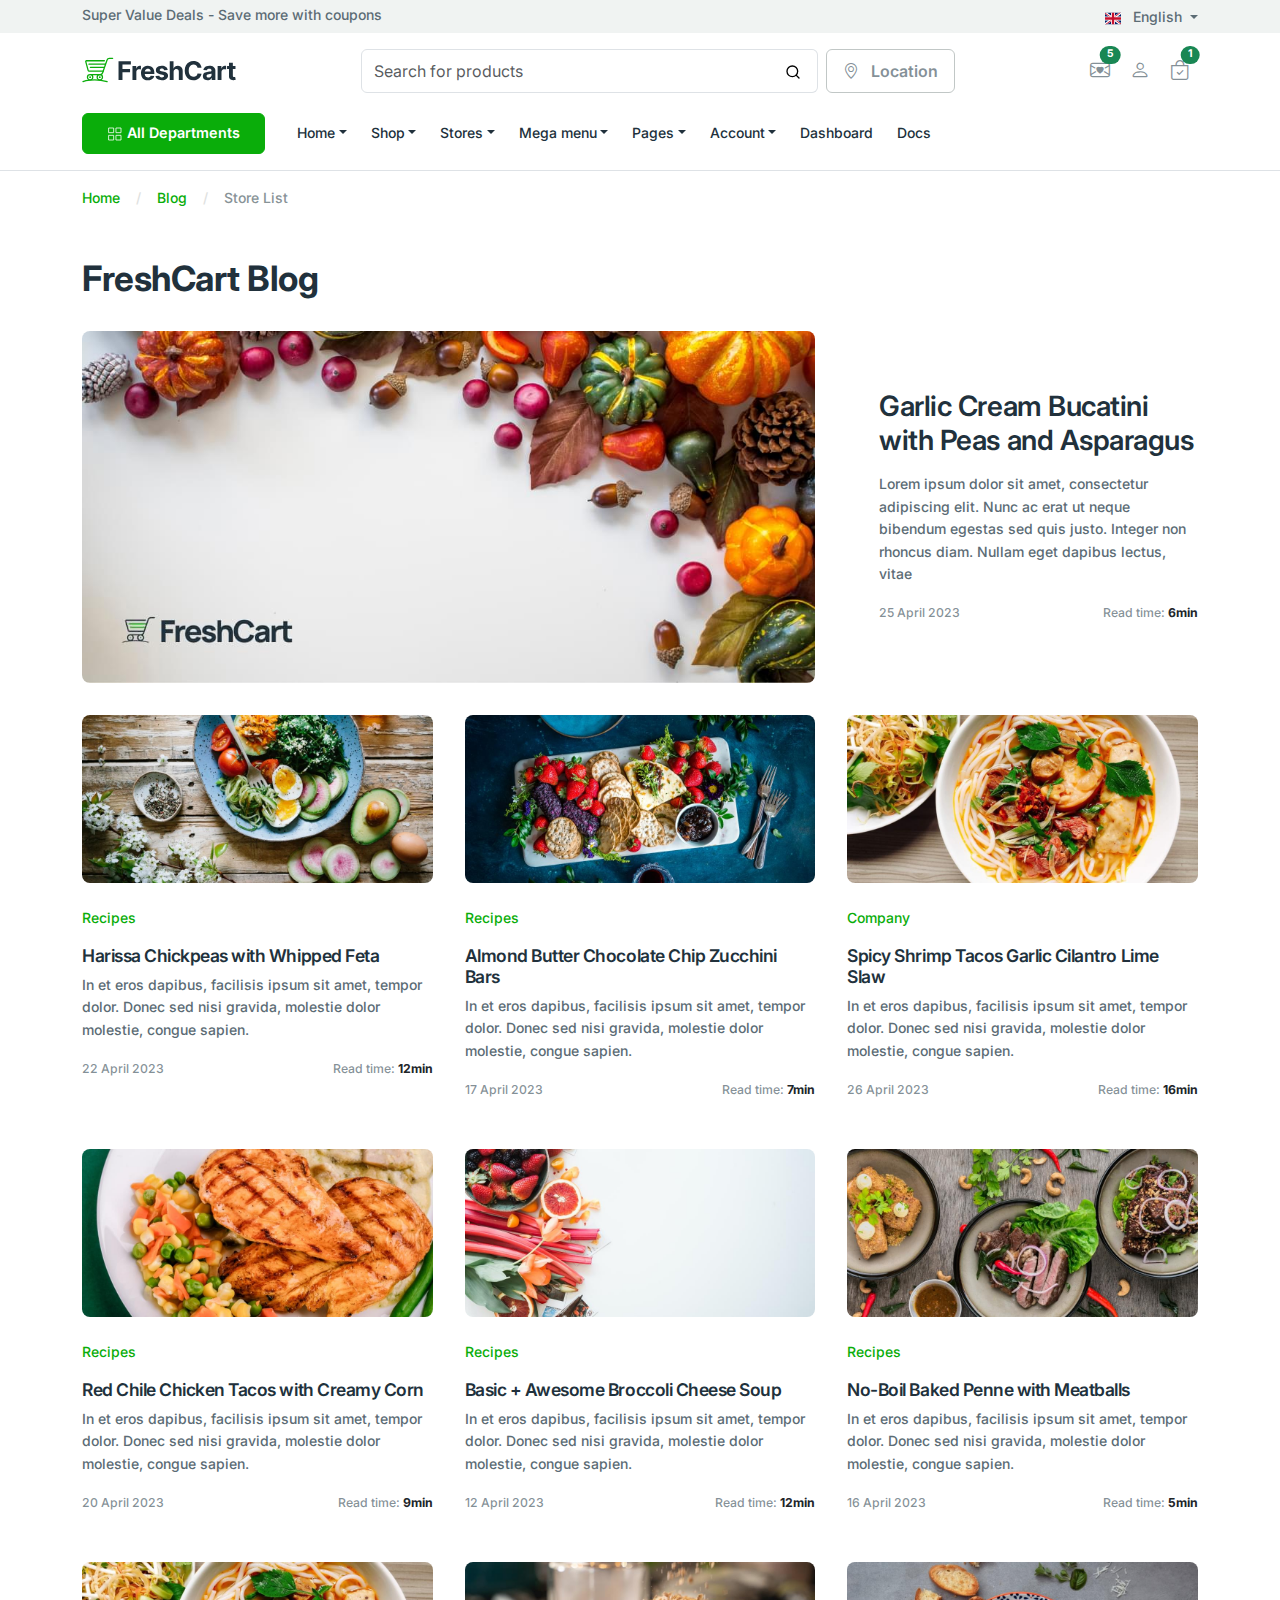
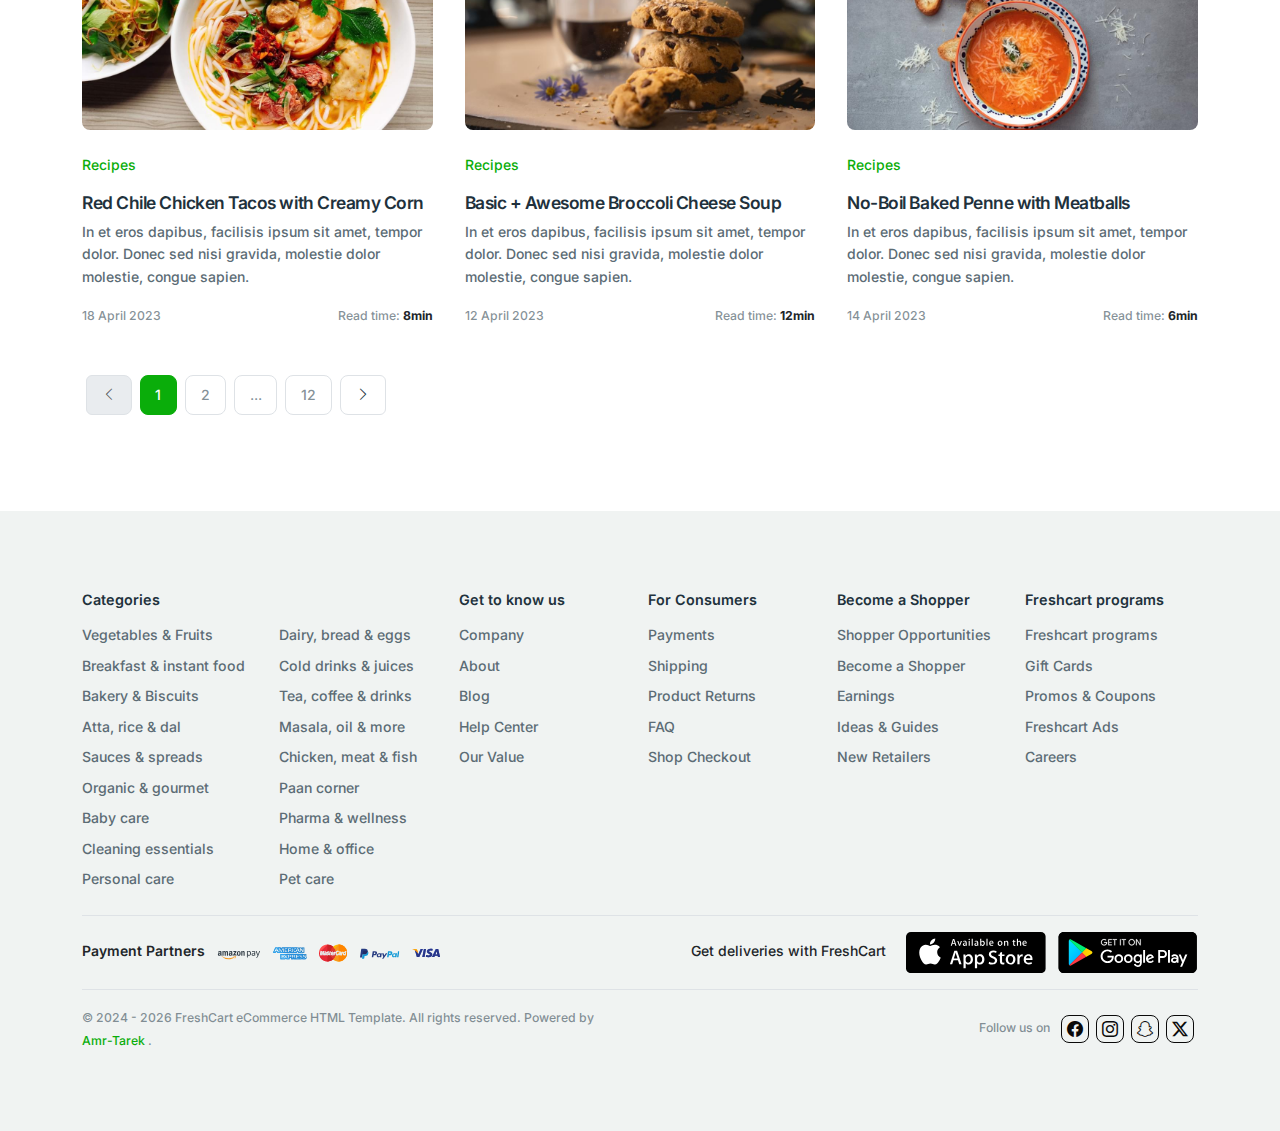
==== commit dc542db6: "Update Blog Page.html" ====
--- a/Blog Page.html
+++ b/Blog Page.html
@@ -1031,7 +1031,7 @@
               <span class="text-muted small">
                 © 2024 - 2026 FreshCart eCommerce HTML Template. All rights
                 reserved. Powered by
-                <a class="text-green" href="#!">G2-Fend-iti-Aswan-2024</a>
+                <a class="text-green" href="#!">Amr-Tarek</a>
                 .
               </span>
             </div>
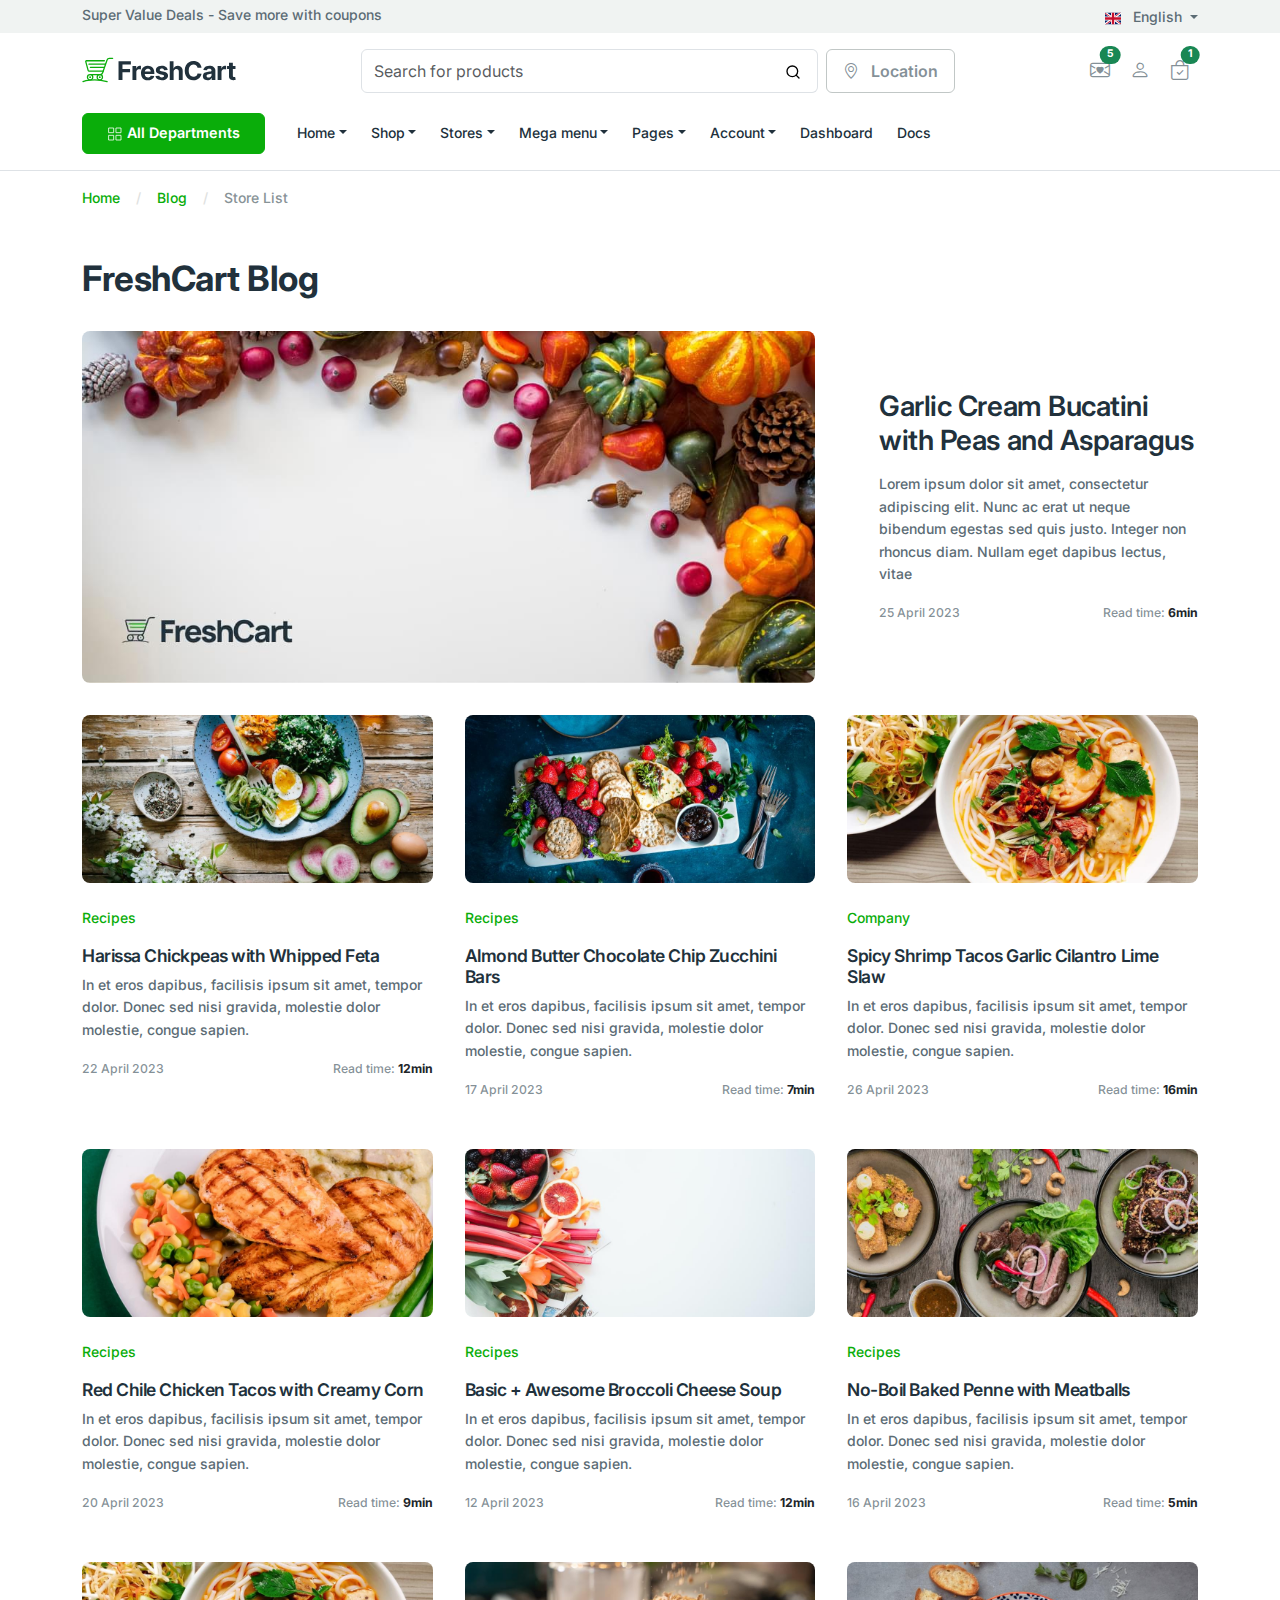
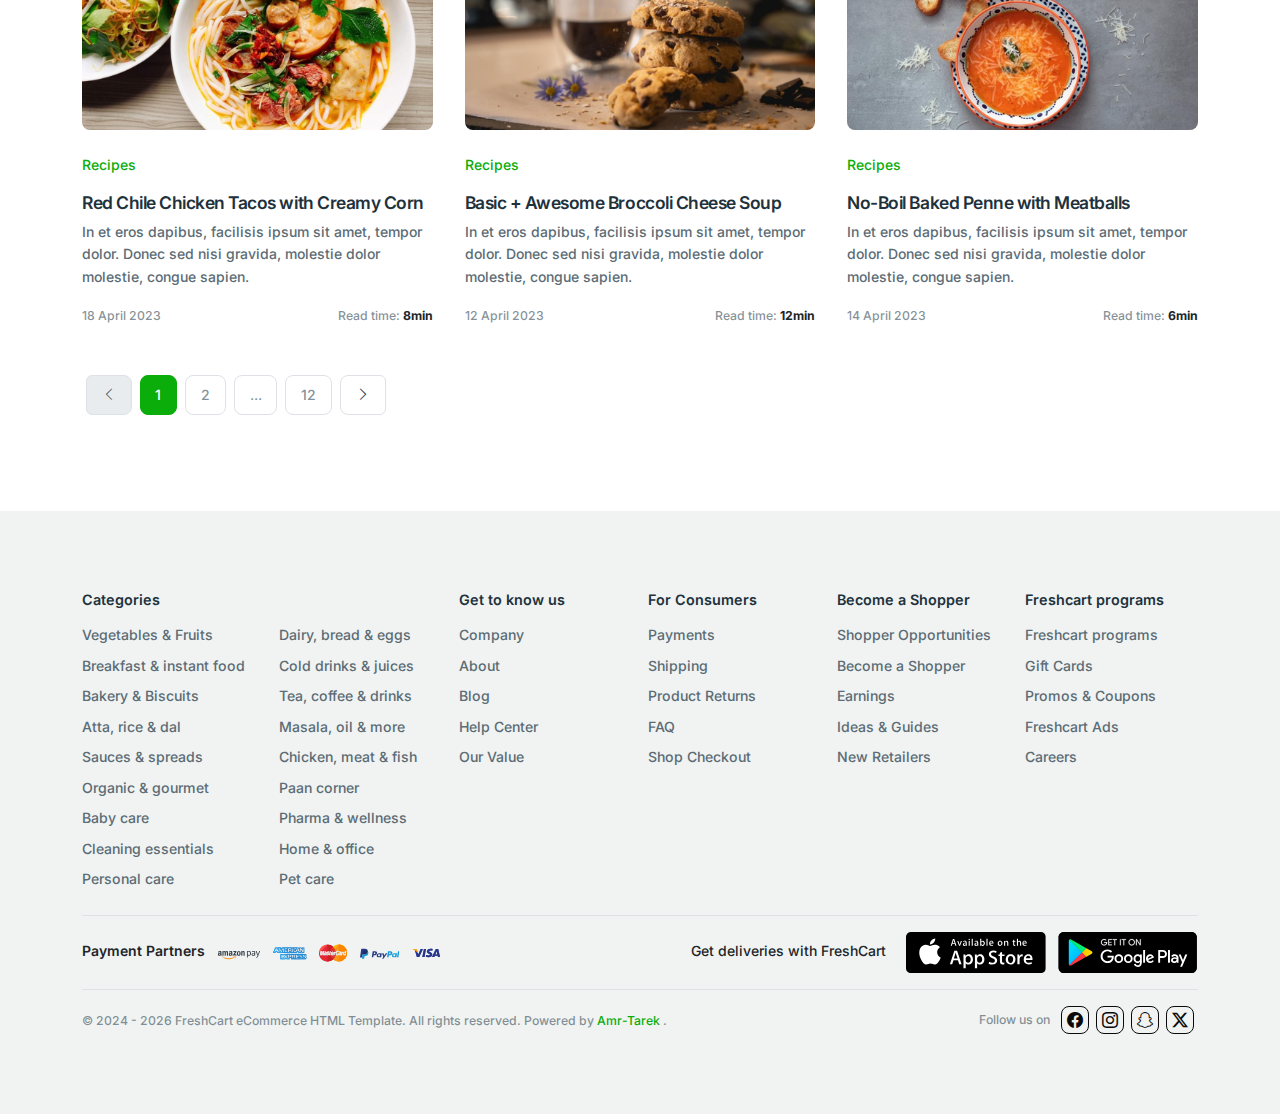
==== commit 0a8200dd: "Update Blog Page.html" ====
--- a/Blog Page.html
+++ b/Blog Page.html
@@ -1027,7 +1027,7 @@
         <!-- Footer Acoonts and Copyright -->
         <div class="border-top py-3">
           <div class="row align-items-center">
-            <div class="col-md-6">
+            <div class="col-md-7">
               <span class="text-muted small">
                 © 2024 - 2026 FreshCart eCommerce HTML Template. All rights
                 reserved. Powered by
@@ -1035,7 +1035,7 @@
                 .
               </span>
             </div>
-            <div class="col-md-6">
+            <div class="col-md-5">
               <ul class="list-inline text-md-end mb-0 small mt-3 mt-md-0">
                 <li class="list-inline-item text-muted">Follow us on</li>
                 <!-- ico social-media -->
